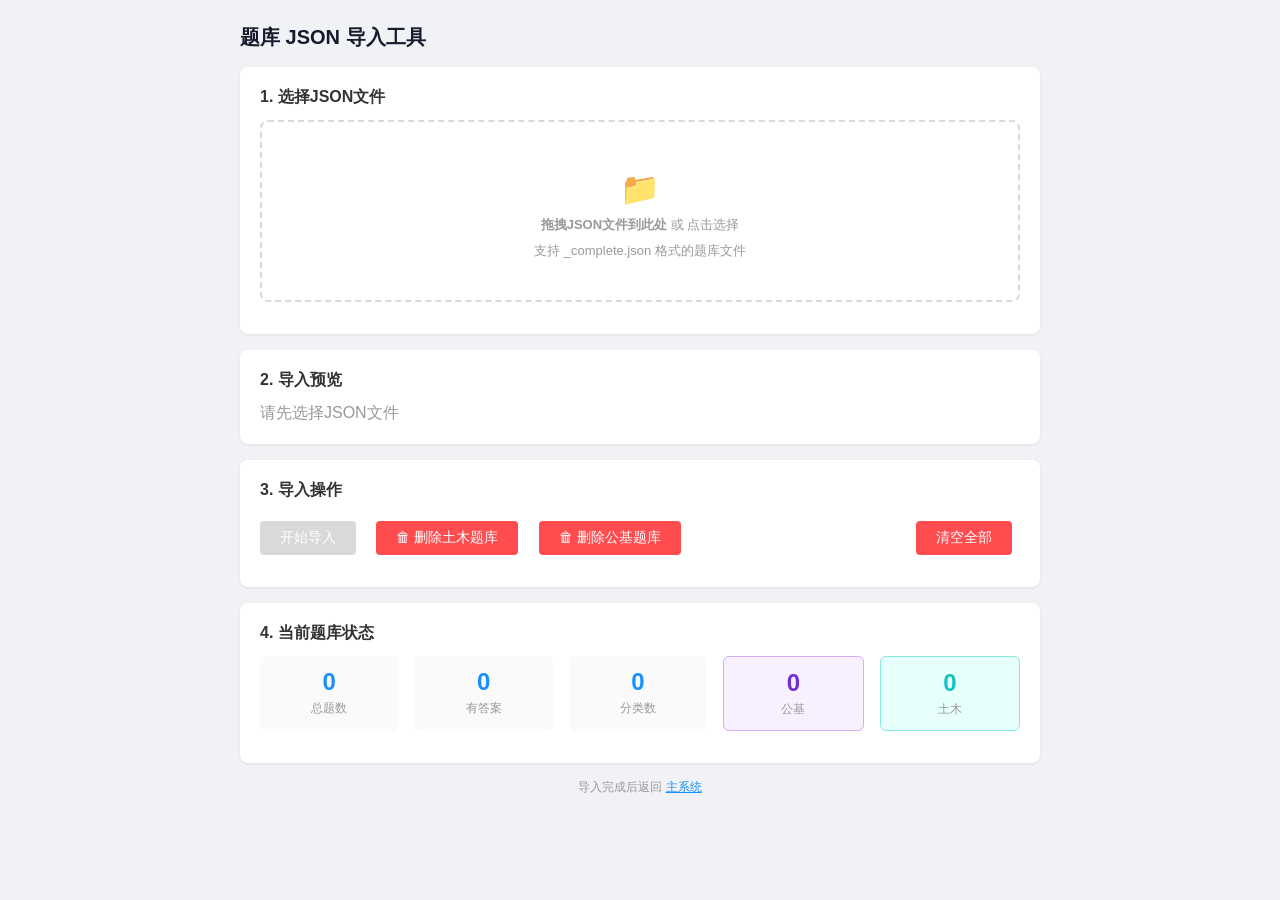
==== exam-master/import-json.html @ f044eae5 "Initial commit: multi-exam-system v1.0 - 多考试同步备考自动化系统：公基 + 一建实务 + 国考 + 土木专业 - SM-2 间隔复习算法替代固定艾宾浩斯节点 " ====
<!DOCTYPE html>
<html lang="zh-CN">
<head>
<meta charset="UTF-8">
<meta name="viewport" content="width=device-width, initial-scale=1.0">
<title>题库JSON导入工具</title>
<style>
* { box-sizing: border-box; margin: 0; padding: 0; }
body { font-family: -apple-system, "Microsoft YaHei", sans-serif; background: #f0f2f5; padding: 24px; }
.container { max-width: 800px; margin: 0 auto; }
h1 { font-size: 20px; margin-bottom: 16px; color: #1a1a2e; }
.card { background: #fff; border-radius: 8px; padding: 20px; margin-bottom: 16px; box-shadow: 0 1px 3px rgba(0,0,0,.08); }
.card h2 { font-size: 16px; margin-bottom: 12px; color: #333; }
.drop-zone { border: 2px dashed #d9d9d9; border-radius: 8px; padding: 40px; text-align: center; cursor: pointer; transition: .2s; }
.drop-zone:hover, .drop-zone.drag-over { border-color: #1890ff; background: #e6f7ff; }
.drop-zone p { color: #999; margin-top: 8px; font-size: 13px; }
.btn { display: inline-block; padding: 8px 20px; border-radius: 4px; font-size: 14px; cursor: pointer; border: none; margin-right: 8px; margin-top: 8px; }
.btn-primary { background: #1890ff; color: #fff; }
.btn-primary:hover { background: #40a9ff; }
.btn-primary:disabled { background: #d9d9d9; cursor: not-allowed; }
.btn-danger { background: #ff4d4f; color: #fff; }
.btn-default { background: #fff; color: #333; border: 1px solid #d9d9d9; }
.progress { margin-top: 12px; }
.progress-bar { height: 4px; background: #f0f0f0; border-radius: 2px; overflow: hidden; margin: 8px 0; }
.progress-bar-fill { height: 100%; background: #1890ff; transition: width .3s; }
.stats { display: flex; gap: 16px; flex-wrap: wrap; margin-top: 12px; }
.stat-item { background: #fafafa; padding: 12px 16px; border-radius: 6px; flex: 1; min-width: 120px; text-align: center; }
.stat-value { font-size: 24px; font-weight: 700; color: #1890ff; }
.stat-label { font-size: 12px; color: #999; margin-top: 4px; }
.file-info { font-size: 13px; color: #666; margin-top: 8px; padding: 8px; background: #fafafa; border-radius: 4px; }
.file-info code { color: #d4380d; }
.log { margin-top: 12px; max-height: 200px; overflow-y: auto; font-size: 12px; color: #666; }
.log .ok { color: #52c41a; }
.log .warn { color: #faad14; }
.log .err { color: #ff4d4f; }
.warning { background: #fffbe6; border: 1px solid #ffe58f; border-radius: 4px; padding: 12px; margin-top: 12px; font-size: 13px; color: #ad6800; }
</style>
</head>
<body>
<div class="container">
<h1>题库 JSON 导入工具</h1>

<div class="card">
  <h2>1. 选择JSON文件</h2>
  <div class="drop-zone" id="dropZone">
    <p style="font-size:32px;">📁</p>
    <p><strong>拖拽JSON文件到此处</strong> 或 点击选择</p>
    <p>支持 _complete.json 格式的题库文件</p>
    <input type="file" id="fileInput" accept=".json" style="display:none" multiple>
  </div>
  <div id="fileList" style="margin-top:12px;"></div>
</div>

<div class="card">
  <h2>2. 导入预览</h2>
  <div id="preview">
    <p style="color:#999;">请先选择JSON文件</p>
  </div>
</div>

<div class="card">
  <h2>3. 导入操作</h2>
  <button class="btn btn-primary" id="btnImport" disabled>开始导入</button>
  <button class="btn btn-danger" id="btnClearTumu" disabled onclick="clearBank('tumu')" style="margin-left:8px;">🗑 删除土木题库</button>
  <button class="btn btn-danger" id="btnClearGongji" disabled onclick="clearBank('gongji')" style="margin-left:8px;">🗑 删除公基题库</button>
  <button class="btn btn-danger" id="btnClear" style="float:right;">清空全部</button>
  <div class="progress" id="progress" style="display:none;">
    <div class="progress-bar"><div class="progress-bar-fill" id="progressFill" style="width:0%"></div></div>
    <p style="font-size:12px;color:#666;" id="progressText"></p>
  </div>
  <div id="importResult" style="margin-top:12px;"></div>
</div>

<div class="card">
  <h2>4. 当前题库状态</h2>
  <div class="stats" id="currentStats">
    <div class="stat-item"><div class="stat-value" id="statTotal">-</div><div class="stat-label">总题数</div></div>
    <div class="stat-item"><div class="stat-value" id="statAnswered">-</div><div class="stat-label">有答案</div></div>
    <div class="stat-item"><div class="stat-value" id="statCats">-</div><div class="stat-label">分类数</div></div>
    <div class="stat-item" style="background:#f9f0ff;border:1px solid #d3adf7;"><div class="stat-value" style="color:#722ed1;" id="statGongji">-</div><div class="stat-label">公基</div></div>
    <div class="stat-item" style="background:#e6fffb;border:1px solid #87e8de;"><div class="stat-value" style="color:#13c2c2;" id="statTumu">-</div><div class="stat-label">土木</div></div>
  </div>
  <div class="log" id="log"></div>
</div>

<p style="text-align:center; color:#999; font-size:12px; margin-top:16px;">
  导入完成后返回 <a href="index.html" style="color:#1890ff;">主系统</a>
</p>
</div>

<script>
// ---- Storage wrapper (mirrors storage.js) ----
const STORAGE_KEY = 'exam_questions';

function getQuestions() {
  try { return JSON.parse(localStorage.getItem(STORAGE_KEY)) || []; }
  catch(e) { return []; }
}
function setQuestions(qs) {
  try { localStorage.setItem(STORAGE_KEY, JSON.stringify(qs)); return true; }
  catch(e) { alert('存储空间不足！请先清理部分题目。'); return false; }
}

// ---- UI ----
const dropZone = document.getElementById('dropZone');
const fileInput = document.getElementById('fileInput');
const btnImport = document.getElementById('btnImport');
const btnClear = document.getElementById('btnClear');
const logEl = document.getElementById('log');

let selectedFiles = [];
let parsedData = [];

function log(msg, cls = '') {
  const div = document.createElement('div');
  div.className = cls;
  div.textContent = `[${new Date().toLocaleTimeString()}] ${msg}`;
  logEl.prepend(div);
}

function updateStats() {
  const qs = getQuestions();
  document.getElementById('statTotal').textContent = qs.length;
  document.getElementById('statAnswered').textContent = qs.filter(q => q.answer).length;
  const cats = new Set(qs.map(q => q.category).filter(Boolean));
  document.getElementById('statCats').textContent = cats.size;
  // Per-bank counts
  const gj = qs.filter(q => q.bank === 'gongji').length;
  const tm = qs.filter(q => q.bank === 'tumu').length;
  const other = qs.filter(q => !q.bank || (q.bank !== 'gongji' && q.bank !== 'tumu')).length;
  const elGj = document.getElementById('statGongji');
  const elTm = document.getElementById('statTumu');
  const elOther = document.getElementById('statOther');
  if (elGj) elGj.textContent = gj;
  if (elTm) elTm.textContent = tm;
  if (elOther) elOther.textContent = other;
  const btnGj = document.getElementById('btnClearGongji');
  const btnTm = document.getElementById('btnClearTumu');
  if (btnGj) btnGj.disabled = gj === 0;
  if (btnTm) btnTm.disabled = tm === 0;
}

dropZone.addEventListener('click', () => fileInput.click());
fileInput.addEventListener('change', handleFiles);
dropZone.addEventListener('dragover', e => { e.preventDefault(); dropZone.classList.add('drag-over'); });
dropZone.addEventListener('dragleave', () => dropZone.classList.remove('drag-over'));
dropZone.addEventListener('drop', e => {
  e.preventDefault();
  dropZone.classList.remove('drag-over');
  handleFileList(e.dataTransfer.files);
});

function handleFiles(e) { handleFileList(e.target.files); }
function handleFileList(files) {
  selectedFiles = Array.from(files).filter(f => f.name.endsWith('.json'));
  if (selectedFiles.length === 0) { alert('请选择JSON文件'); return; }

  const listEl = document.getElementById('fileList');
  listEl.innerHTML = selectedFiles.map((f, i) =>
    `<div class="file-info">${i+1}. <code>${f.name}</code> — ${(f.size/1024).toFixed(0)} KB</div>`
  ).join('');

  // Parse all files
  let total = 0;
  parsedData = [];
  const bankCounts = { gongji: 0, tumu: 0, other: 0 };

  Promise.all(selectedFiles.map(f => f.text().then(t => {
    const data = JSON.parse(t);
    if (!Array.isArray(data)) return;
    // Detect bank from filename
    let bank = 'other';
    if (/公基|gongji/i.test(f.name)) bank = 'gongji';
    else if (/土木|tumu/i.test(f.name)) bank = 'tumu';

    data.forEach(q => {
      q.bank = bank;
      bankCounts[bank] = (bankCounts[bank] || 0) + 1;
    });
    parsedData.push(...data);
    total += data.length;
  }))).then(() => {
    const withAns = parsedData.filter(q => q.answer).length;
    let prev = `
      <div class="stats">
        <div class="stat-item"><div class="stat-value">${parsedData.length}</div><div class="stat-label">待导入题目</div></div>
        <div class="stat-item"><div class="stat-value">${withAns}</div><div class="stat-label">有答案</div></div>
        <div class="stat-item"><div class="stat-value">${parsedData.length - withAns}</div><div class="stat-label">缺答案</div></div>
      </div>`;
    if (bankCounts.gongji > 0 || bankCounts.tumu > 0) {
      prev += `<div class="stats" style="margin-top:8px;">
        <div class="stat-item"><div class="stat-value" style="color:#722ed1;">${bankCounts.gongji}</div><div class="stat-label">公基</div></div>
        <div class="stat-item"><div class="stat-value" style="color:#13c2c2;">${bankCounts.tumu}</div><div class="stat-label">土木</div></div>
        ${bankCounts.other > 0 ? `<div class="stat-item"><div class="stat-value" style="color:#999;">${bankCounts.other}</div><div class="stat-label">其他</div></div>` : ''}
      </div>`;
    }
    document.getElementById('preview').innerHTML = prev;
    btnImport.disabled = false;
    log(`已解析 ${parsedData.length} 道题目 (公基${bankCounts.gongji} + 土木${bankCounts.tumu})`);
  }).catch(e => {
    alert('JSON解析失败: ' + e.message);
    log('解析失败: ' + e.message, 'err');
  });
}

// ---- Smart dedup + update ----
function findDuplicate(newQ, existing) {
  const fp1 = (newQ.title || '').replace(/\s/g, '').substring(0, 80);
  for (let i = 0; i < existing.length; i++) {
    const fp2 = (existing[i].title || '').replace(/\s/g, '').substring(0, 80);
    if (fp1 === fp2) return i;
  }
  return -1;
}

// ---- Import ----
btnImport.addEventListener('click', async () => {
  if (parsedData.length === 0) return;

  const existing = getQuestions();
  let added = 0, skipped = 0;
  const total = parsedData.length;

  btnImport.disabled = true;
  document.getElementById('progress').style.display = 'block';

  for (let i = 0; i < parsedData.length; i++) {
    const q = parsedData[i];
    const dupIdx = findDuplicate(q, existing);

    if (dupIdx >= 0) {
      // Update existing question with new data (bank, category, options, answer, analysis)
      const old = existing[dupIdx];
      if (!old.bank && q.bank) old.bank = q.bank;
      if (old.category === '未分类' && q.category && q.category !== '未分类') old.category = q.category;
      if ((!old.options || old.options.length < 2) && q.options && q.options.length >= 2) old.options = q.options;
      if (!old.answer && q.answer) old.answer = q.answer;
      if (!old.analysis && q.analysis) old.analysis = q.analysis;
      if (old.type !== q.type && q.type) old.type = q.type;
      skipped++;
      continue;
    }

    // Generate unique ID
    q.id = 'q_' + Date.now().toString(36) + '_' + Math.random().toString(36).substr(2, 6) + '_' + i;
    q.createdAt = q.createdAt || new Date().toISOString();
    if (!q.category) q.category = '未分类';

    // Ensure options format
    if (!q.options) q.options = [];
    q.options = q.options.map(o => {
      if (typeof o === 'string') {
        const m = o.match(/^([A-H])[.、\s]*(.*)/);
        return m ? { label: m[1], text: m[2] } : { label: '', text: o };
      }
      return o;
    });

    existing.push(q);
    added++;

    // Update progress every 50 questions
    if (i % 50 === 0) {
      document.getElementById('progressFill').style.width = ((i/total)*100).toFixed(1) + '%';
      document.getElementById('progressText').textContent = `${i}/${total}...`;
      await new Promise(r => setTimeout(r, 0)); // yield to UI
    }
  }

  if (!setQuestions(existing)) return;

  // 同步更新分类列表
  const allCats = [...new Set(existing.map(q => q.category).filter(Boolean))];
  localStorage.setItem('exam_categories', JSON.stringify(allCats));

  document.getElementById('progressFill').style.width = '100%';
  document.getElementById('progressText').textContent = '完成!';

  document.getElementById('importResult').innerHTML = `
    <div class="stats">
      <div class="stat-item"><div class="stat-value" style="color:#52c41a;">${added}</div><div class="stat-label">成功导入</div></div>
      <div class="stat-item"><div class="stat-value" style="color:#faad14;">${skipped}</div><div class="stat-label">跳过重复</div></div>
    </div>
  `;

  log(`导入完成: +${added}, 跳过${skipped}重复`, 'ok');
  updateStats();
  btnImport.disabled = true;
});

// ---- Selective Clear ----
function clearBank(bank) {
  const qs = getQuestions();
  const before = qs.length;
  const bankName = bank === 'gongji' ? '公基' : '土木';

  // Count questions with and without bank tags
  const taggedCount = qs.filter(q => q.bank === bank).length;
  const untaggedCount = qs.filter(q => !q.bank).length;

  if (taggedCount === 0) {
    if (untaggedCount > 0) {
      alert(`当前题库中有 ${untaggedCount} 道题目没有bank标记（可能是旧版本导入的）。\n\n请用上方\"1. 选择JSON文件\"重新拖入 ${bankName} 的JSON文件，然后点击\"开始导入\"。\n\n导入时会自动标记bank，之后即可单独删除。`);
    } else {
      alert(`没有找到标记为\"${bankName}\"的题目。`);
    }
    return;
  }

  const after = qs.filter(q => q.bank !== bank);
  if (!confirm(`确定删除全部 ${bankName} 题目？\n\n将移除 ${before - after.length} 道题目（另有 ${untaggedCount} 道无标记题目会保留）。\n错题本中对应题目的记录也会一并清理。\n此操作不可恢复！`)) return;
  setQuestions(after);

  // 同步清理错题本
  const errKey = 'exam_error_book';
  try {
    const errors = JSON.parse(localStorage.getItem(errKey) || '[]');
    const afterBankIds = new Set(after.map(q => q.id));
    localStorage.setItem(errKey, JSON.stringify(errors.filter(e => afterBankIds.has(e.questionId))));
  } catch(e) { /* ignore */ }

  log(`已删除 ${before - after.length} 道 ${bankName} 题目`, 'warn');
  // 同步更新分类列表
  const allCats = [...new Set(after.map(q => q.category).filter(Boolean))];
  localStorage.setItem('exam_categories', JSON.stringify(allCats));
  updateStats();
  // 强制刷新按钮状态
  location.reload();
}

btnClear.addEventListener('click', () => {
  if (!confirm('确定清空全部题库？错题本和练习记录也会一并清理。此操作不可恢复！')) return;
  localStorage.removeItem(STORAGE_KEY);
  localStorage.removeItem('exam_error_book');
  localStorage.removeItem('exam_practice_log');
  localStorage.removeItem('exam_exam_log');
  localStorage.removeItem('exam_categories');
  log('题库已清空', 'warn');
  updateStats();
});

// ---- Init ----
try { updateStats(); } catch(e) { console.error('init error:', e); }
</script>
</body>
</html>
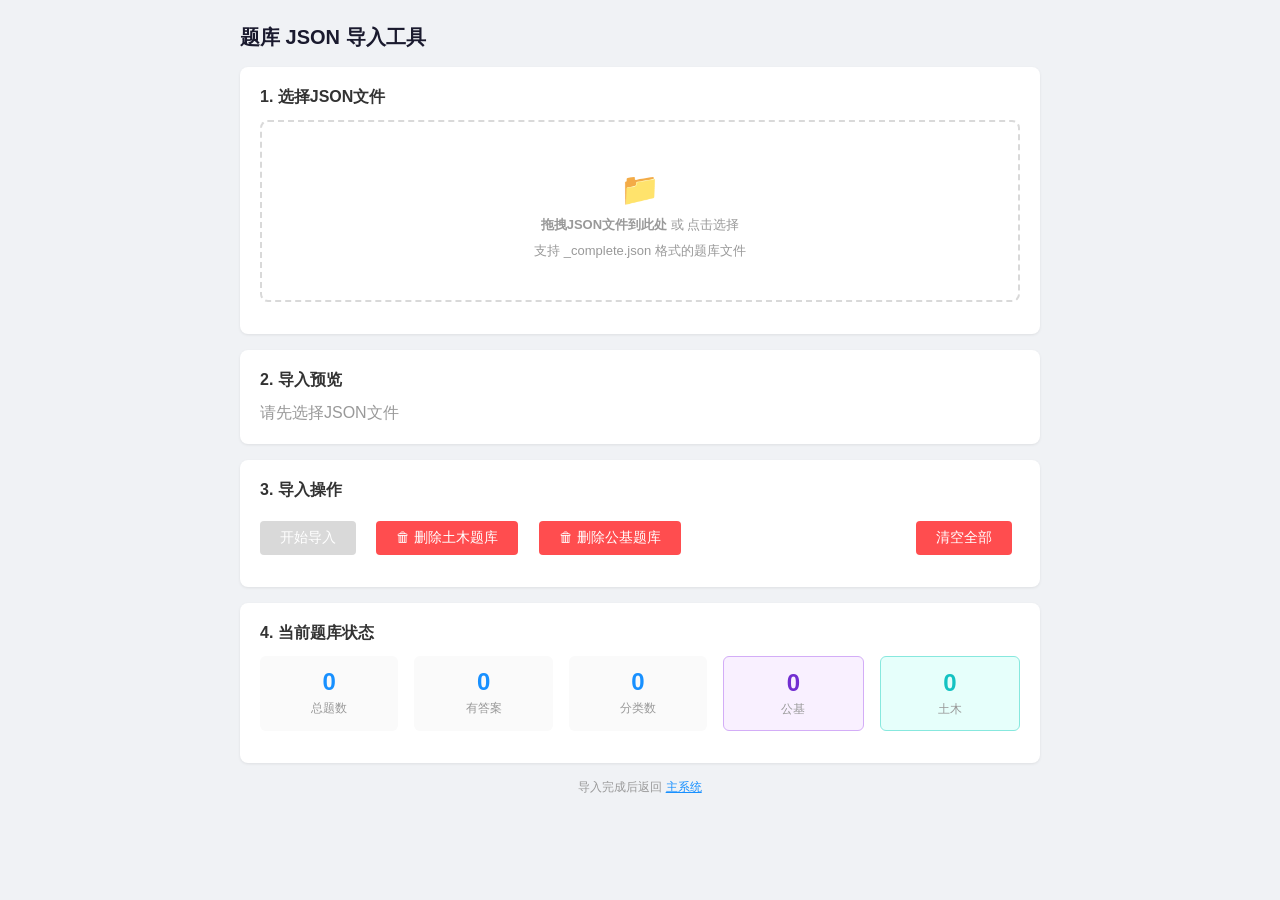
==== commit d3eee307: "feat: comprehensive data layer overhaul + UX enhancement + professional practice modes Data layer (I" ====
--- a/exam-master/import-json.html
+++ b/exam-master/import-json.html
@@ -3,6 +3,18 @@
 <head>
 <meta charset="UTF-8">
 <meta name="viewport" content="width=device-width, initial-scale=1.0">
+<meta http-equiv="Content-Security-Policy" content="
+  default-src 'self';
+  script-src 'self' 'unsafe-inline';
+  style-src 'self' 'unsafe-inline';
+  connect-src 'self';
+  img-src 'self' data: blob:;
+  font-src 'self';
+  frame-src 'none';
+  object-src 'none';
+  base-uri 'self';
+  form-action 'self';
+">
 <title>题库JSON导入工具</title>
 <style>
 * { box-sizing: border-box; margin: 0; padding: 0; }
@@ -88,17 +100,28 @@
 </p>
 </div>
 
+<script src="js/datastore.js?v=20260520b"></script>
+<script src="js/storage.js?v=20260520b"></script>
 <script>
-// ---- Storage wrapper (mirrors storage.js) ----
+// ---- Storage wrapper (via DataStore bridge) ----
 const STORAGE_KEY = 'exam_questions';
+const ERR_KEY = 'exam_error_book';
+const PRACTICE_KEY = 'exam_practice_log';
+const EXAM_KEY = 'exam_exam_log';
+const CAT_KEY = 'exam_categories';
+
+let _dsReady = false;
+async function ensureDS() {
+  if (_dsReady) return;
+  await DataStore.init();
+  _dsReady = true;
+}
 
 function getQuestions() {
-  try { return JSON.parse(localStorage.getItem(STORAGE_KEY)) || []; }
-  catch(e) { return []; }
+  return Storage.get(STORAGE_KEY) || [];
 }
 function setQuestions(qs) {
-  try { localStorage.setItem(STORAGE_KEY, JSON.stringify(qs)); return true; }
-  catch(e) { alert('存储空间不足！请先清理部分题目。'); return false; }
+  return Storage.set(STORAGE_KEY, qs);
 }
 
 // ---- UI ----
@@ -216,6 +239,7 @@
 // ---- Import ----
 btnImport.addEventListener('click', async () => {
   if (parsedData.length === 0) return;
+  await ensureDS();
 
   const existing = getQuestions();
   let added = 0, skipped = 0;
@@ -271,7 +295,7 @@
 
   // 同步更新分类列表
   const allCats = [...new Set(existing.map(q => q.category).filter(Boolean))];
-  localStorage.setItem('exam_categories', JSON.stringify(allCats));
+  Storage.set(CAT_KEY, allCats);
 
   document.getElementById('progressFill').style.width = '100%';
   document.getElementById('progressText').textContent = '完成!';
@@ -312,35 +336,38 @@
   setQuestions(after);
 
   // 同步清理错题本
-  const errKey = 'exam_error_book';
   try {
-    const errors = JSON.parse(localStorage.getItem(errKey) || '[]');
+    const errors = Storage.get(ERR_KEY) || [];
     const afterBankIds = new Set(after.map(q => q.id));
-    localStorage.setItem(errKey, JSON.stringify(errors.filter(e => afterBankIds.has(e.questionId))));
+    Storage.set(ERR_KEY, errors.filter(e => afterBankIds.has(e.questionId)));
   } catch(e) { /* ignore */ }
 
   log(`已删除 ${before - after.length} 道 ${bankName} 题目`, 'warn');
   // 同步更新分类列表
   const allCats = [...new Set(after.map(q => q.category).filter(Boolean))];
-  localStorage.setItem('exam_categories', JSON.stringify(allCats));
+  Storage.set(CAT_KEY, allCats);
   updateStats();
   // 强制刷新按钮状态
   location.reload();
 }
 
-btnClear.addEventListener('click', () => {
+btnClear.addEventListener('click', async () => {
   if (!confirm('确定清空全部题库？错题本和练习记录也会一并清理。此操作不可恢复！')) return;
-  localStorage.removeItem(STORAGE_KEY);
-  localStorage.removeItem('exam_error_book');
-  localStorage.removeItem('exam_practice_log');
-  localStorage.removeItem('exam_exam_log');
-  localStorage.removeItem('exam_categories');
+  await ensureDS();
+  Storage.remove(STORAGE_KEY);
+  Storage.remove(ERR_KEY);
+  Storage.remove(PRACTICE_KEY);
+  Storage.remove(EXAM_KEY);
+  Storage.remove(CAT_KEY);
   log('题库已清空', 'warn');
   updateStats();
 });
 
 // ---- Init ----
-try { updateStats(); } catch(e) { console.error('init error:', e); }
+(async () => {
+  await ensureDS();
+  try { updateStats(); } catch(e) { console.error('init error:', e); }
+})();
 </script>
 </body>
 </html>
